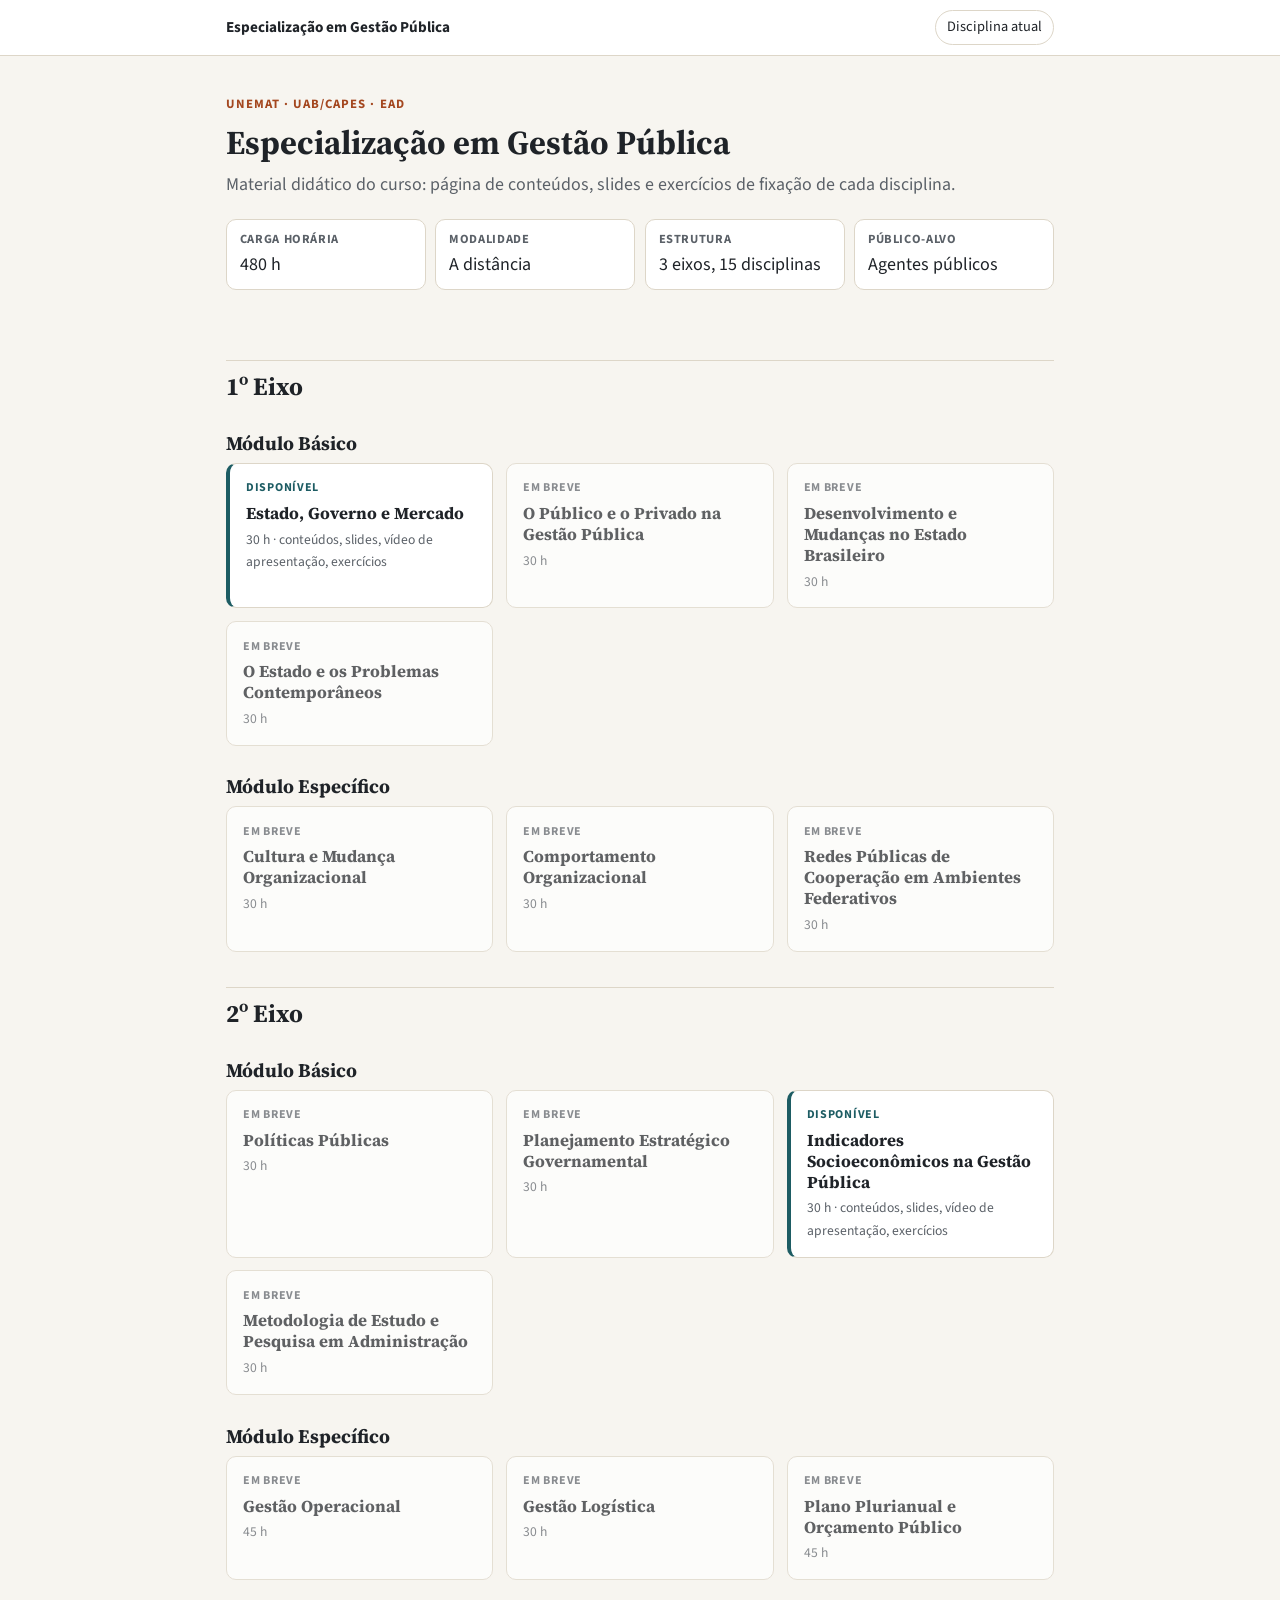
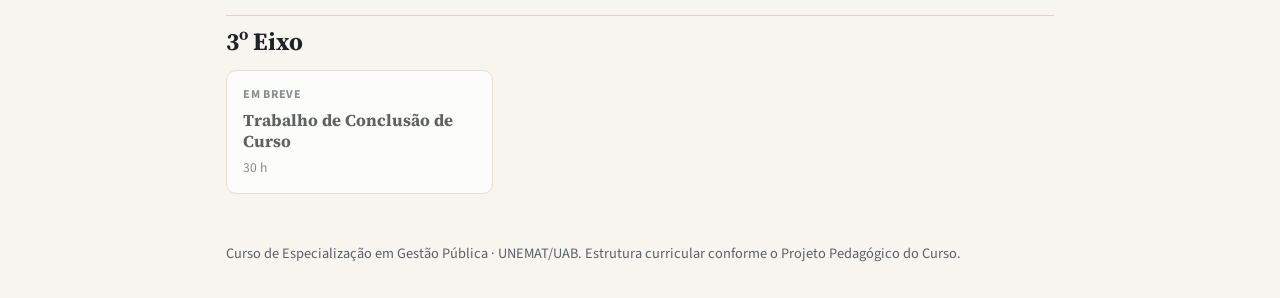
==== index.html @ 701294a1 "Adiciona logo DEAD/UAB na pré-visualização dos links e no ícone das páginas Co-Authored-By: Claude O" ====
<!DOCTYPE html>
<html lang="pt-BR">
<head>
<meta charset="utf-8">
<meta name="viewport" content="width=device-width, initial-scale=1">
<title>Especialização em Gestão Pública</title>
<link rel="icon" type="image/png" href="img/favicon.png">
<link rel="apple-touch-icon" href="img/apple-touch-icon.png">
<meta property="og:type" content="website">
<meta property="og:site_name" content="Especialização em Gestão Pública · UNEMAT · DEAD/UAB">
<meta property="og:title" content="Especialização em Gestão Pública">
<meta property="og:description" content="Material didático do Curso de Especialização em Gestão Pública (UNEMAT/UAB, EaD): conteúdos, slides e exercícios por disciplina.">
<meta property="og:url" content="https://cleitonfranco74.github.io/gestao_publica/">
<meta property="og:image" content="https://cleitonfranco74.github.io/gestao_publica/img/og-gestao-publica.png">
<meta property="og:image:width" content="1200">
<meta property="og:image:height" content="630">
<meta property="og:image:alt" content="Logos UNEMAT, DEAD e UAB com o título Especialização em Gestão Pública">
<meta property="og:locale" content="pt_BR">
<meta name="twitter:card" content="summary_large_image">
<meta name="twitter:image" content="https://cleitonfranco74.github.io/gestao_publica/img/og-gestao-publica.png">
<meta name="description" content="Material didático do Curso de Especialização em Gestão Pública (UNEMAT/UAB, EaD): conteúdos, slides e exercícios por disciplina.">
<link rel="preconnect" href="https://fonts.googleapis.com">
<link rel="preconnect" href="https://fonts.gstatic.com" crossorigin>
<link href="https://fonts.googleapis.com/css2?family=Source+Sans+3:wght@400;600;700&family=Source+Serif+4:wght@600;700&display=swap" rel="stylesheet">
<link rel="stylesheet" href="disciplina-01-estado-governo-mercado/assets/style.css">
<style>
  .eixo { margin-top: 2.2rem; }
  .eixo h2 { margin-top: 0; }
  .grid { display: grid; grid-template-columns: repeat(auto-fill, minmax(240px, 1fr)); gap: .8rem; }
  .disc {
    display: flex; flex-direction: column; gap: .3rem;
    background: var(--surface); border: 1px solid var(--border); border-radius: var(--radius);
    padding: .9rem 1rem; color: var(--text); text-decoration: none;
  }
  .disc h3 { margin: 0; font-size: 1.05rem; }
  .disc small { color: var(--muted); font-size: .85rem; }
  .disc .status { font-size: .75rem; font-weight: 700; text-transform: uppercase; letter-spacing: .06em; color: var(--muted); }
  a.disc { border-left: 4px solid var(--accent); }
  a.disc:hover { background: var(--accent-soft); border-color: var(--accent); }
  a.disc .status { color: var(--accent); }
  .disc.soon { opacity: .7; }
</style>
</head>
<body>

<div class="topbar">
  <div class="wrap">
    <a class="brand" href="index.html">Especialização em Gestão Pública</a>
    <nav aria-label="Atalhos">
      <a href="disciplina-01-estado-governo-mercado/index.html">Disciplina atual</a>
    </nav>
  </div>
</div>

<main class="wrap">
  <header class="hero">
    <p class="eyebrow">UNEMAT · UAB/CAPES · EaD</p>
    <h1>Especialização em Gestão Pública</h1>
    <p class="lead">Material didático do curso: página de conteúdos, slides e exercícios de fixação de cada disciplina.</p>
    <div class="meta">
      <div><b>Carga horária</b>480 h</div>
      <div><b>Modalidade</b>A distância</div>
      <div><b>Estrutura</b>3 eixos, 15 disciplinas</div>
      <div><b>Público-alvo</b>Agentes públicos</div>
    </div>
  </header>

  <section class="eixo">
    <h2>1º Eixo</h2>
    <h3>Módulo Básico</h3>
    <div class="grid">
      <a class="disc" href="disciplina-01-estado-governo-mercado/index.html">
        <span class="status">Disponível</span>
        <h3>Estado, Governo e Mercado</h3>
        <small>30 h · conteúdos, slides, vídeo de apresentação, exercícios</small>
      </a>
      <div class="disc soon"><span class="status">Em breve</span><h3>O Público e o Privado na Gestão Pública</h3><small>30 h</small></div>
      <div class="disc soon"><span class="status">Em breve</span><h3>Desenvolvimento e Mudanças no Estado Brasileiro</h3><small>30 h</small></div>
      <div class="disc soon"><span class="status">Em breve</span><h3>O Estado e os Problemas Contemporâneos</h3><small>30 h</small></div>
    </div>
    <h3>Módulo Específico</h3>
    <div class="grid">
      <div class="disc soon"><span class="status">Em breve</span><h3>Cultura e Mudança Organizacional</h3><small>30 h</small></div>
      <div class="disc soon"><span class="status">Em breve</span><h3>Comportamento Organizacional</h3><small>30 h</small></div>
      <div class="disc soon"><span class="status">Em breve</span><h3>Redes Públicas de Cooperação em Ambientes Federativos</h3><small>30 h</small></div>
    </div>
  </section>

  <section class="eixo">
    <h2>2º Eixo</h2>
    <h3>Módulo Básico</h3>
    <div class="grid">
      <div class="disc soon"><span class="status">Em breve</span><h3>Políticas Públicas</h3><small>30 h</small></div>
      <div class="disc soon"><span class="status">Em breve</span><h3>Planejamento Estratégico Governamental</h3><small>30 h</small></div>
      <a class="disc" href="disciplina-08-indicadores-socioeconomicos/index.html">
        <span class="status">Disponível</span>
        <h3>Indicadores Socioeconômicos na Gestão Pública</h3>
        <small>30 h · conteúdos, slides, vídeo de apresentação, exercícios</small>
      </a>
      <div class="disc soon"><span class="status">Em breve</span><h3>Metodologia de Estudo e Pesquisa em Administração</h3><small>30 h</small></div>
    </div>
    <h3>Módulo Específico</h3>
    <div class="grid">
      <div class="disc soon"><span class="status">Em breve</span><h3>Gestão Operacional</h3><small>45 h</small></div>
      <div class="disc soon"><span class="status">Em breve</span><h3>Gestão Logística</h3><small>30 h</small></div>
      <div class="disc soon"><span class="status">Em breve</span><h3>Plano Plurianual e Orçamento Público</h3><small>45 h</small></div>
    </div>
  </section>


  <section class="eixo">
    <h2>3º Eixo</h2>
    <div class="grid">
      <div class="disc soon"><span class="status">Em breve</span><h3>Trabalho de Conclusão de Curso</h3><small>30 h</small></div>
    </div>
  </section>

  <footer>Curso de Especialização em Gestão Pública · UNEMAT/UAB. Estrutura curricular conforme o Projeto Pedagógico do Curso.</footer>
</main>
</body>
</html>
---- disciplina-01-estado-governo-mercado/assets/style.css ----
:root {
  --bg: #f7f5f0;
  --surface: #ffffff;
  --surface-2: #efebe2;
  --text: #1f2328;
  --muted: #5b6168;
  --border: #ddd6c8;
  --accent: #1d5c63;
  --accent-soft: #d8ebe9;
  --accent-2: #a4471f;
  --ok: #1f7a3f;
  --ok-soft: #dcf1e3;
  --bad: #b3261e;
  --bad-soft: #f8dedb;
  --radius: 10px;
  --maxw: 860px;
  --font: "Source Sans 3", "Segoe UI", system-ui, -apple-system, sans-serif;
  --font-head: "Source Serif 4", Georgia, "Times New Roman", serif;
}

@media (prefers-color-scheme: dark) {
  :root:not([data-theme="light"]) {
    --bg: #15181b;
    --surface: #1d2125;
    --surface-2: #262b30;
    --text: #e8e6e1;
    --muted: #a3a9b0;
    --border: #353b42;
    --accent: #6cc3bb;
    --accent-soft: #1f3a3c;
    --accent-2: #e59a74;
    --ok: #6fd08f;
    --ok-soft: #1b3325;
    --bad: #f08a80;
    --bad-soft: #3d2220;
  }
}
:root[data-theme="dark"] {
  --bg: #15181b;
  --surface: #1d2125;
  --surface-2: #262b30;
  --text: #e8e6e1;
  --muted: #a3a9b0;
  --border: #353b42;
  --accent: #6cc3bb;
  --accent-soft: #1f3a3c;
  --accent-2: #e59a74;
  --ok: #6fd08f;
  --ok-soft: #1b3325;
  --bad: #f08a80;
  --bad-soft: #3d2220;
}

* { box-sizing: border-box; }

html { scroll-behavior: smooth; }

body {
  margin: 0;
  background: var(--bg);
  color: var(--text);
  font-family: var(--font);
  font-size: 18px;
  line-height: 1.65;
}

a { color: var(--accent); }

h1, h2, h3 { font-family: var(--font-head); line-height: 1.25; }
h1 { font-size: 2.1rem; margin: 0 0 .4rem; }
h2 { font-size: 1.55rem; margin: 2.6rem 0 .8rem; padding-top: .6rem; border-top: 1px solid var(--border); }
h3 { font-size: 1.2rem; margin: 1.8rem 0 .5rem; }

.wrap { max-width: var(--maxw); margin: 0 auto; padding: 0 16px; }

/* Topo */
.topbar {
  position: sticky; top: 0; z-index: 10;
  background: var(--surface);
  border-bottom: 1px solid var(--border);
}
.topbar .wrap {
  display: flex; gap: 1rem; align-items: center; justify-content: space-between;
  padding-top: .6rem; padding-bottom: .6rem; flex-wrap: wrap;
}
.topbar .brand { font-weight: 700; font-size: .95rem; color: var(--text); text-decoration: none; }
.topbar nav { display: flex; gap: .4rem; flex-wrap: wrap; }
.topbar nav a {
  font-size: .9rem; text-decoration: none; padding: .3rem .7rem;
  border-radius: 999px; border: 1px solid var(--border); color: var(--text);
}
.topbar nav a[aria-current="page"], .topbar nav a:hover { background: var(--accent-soft); border-color: var(--accent); }

header.hero { padding: 2.4rem 0 1rem; }
.eyebrow { text-transform: uppercase; letter-spacing: .08em; font-size: .8rem; color: var(--accent-2); font-weight: 700; margin: 0 0 .4rem; }
.lead { font-size: 1.12rem; color: var(--muted); margin: .2rem 0 1rem; }

.meta {
  display: grid; grid-template-columns: repeat(auto-fit, minmax(170px, 1fr)); gap: .6rem;
  margin: 1.2rem 0;
}
.meta div { background: var(--surface); border: 1px solid var(--border); border-radius: var(--radius); padding: .6rem .8rem; }
.meta b { display: block; font-size: .78rem; text-transform: uppercase; letter-spacing: .05em; color: var(--muted); }

.card {
  background: var(--surface); border: 1px solid var(--border); border-radius: var(--radius);
  padding: 1rem 1.2rem; margin: 1rem 0;
}
.card > :first-child { margin-top: 0; }
.card > :last-child { margin-bottom: 0; }

.box-key { border-left: 4px solid var(--accent); }
.box-ex { border-left: 4px solid var(--accent-2); }
.box-key .label, .box-ex .label {
  font-size: .78rem; text-transform: uppercase; letter-spacing: .06em; font-weight: 700; margin-bottom: .3rem;
}
.box-key .label { color: var(--accent); }
.box-ex .label { color: var(--accent-2); }

.toc ol { margin: 0; padding-left: 1.3rem; }
.toc li { margin: .15rem 0; }

table { width: 100%; border-collapse: collapse; font-size: .95rem; }
.table-scroll { overflow-x: auto; margin: 1rem 0; border: 1px solid var(--border); border-radius: var(--radius); }
th, td { text-align: left; padding: .55rem .7rem; border-bottom: 1px solid var(--border); vertical-align: top; }
th { background: var(--surface-2); font-weight: 700; }
tr:last-child td { border-bottom: 0; }

.timeline { list-style: none; padding: 0; margin: 1rem 0; border-left: 2px solid var(--accent); }
.timeline li { position: relative; padding: .2rem 0 .8rem 1.1rem; }
.timeline li::before {
  content: ""; position: absolute; left: -7px; top: .65rem; width: 12px; height: 12px;
  border-radius: 50%; background: var(--surface); border: 2px solid var(--accent);
}
.timeline b { color: var(--accent); }

.pendulo { width: 100%; height: auto; display: block; margin: 1rem 0; }

.actions { display: flex; gap: .6rem; flex-wrap: wrap; margin: 1.2rem 0; }
.btn {
  display: inline-block; font: inherit; font-size: .95rem; font-weight: 600; cursor: pointer;
  padding: .55rem 1rem; border-radius: 8px; text-decoration: none;
  border: 1px solid var(--accent); background: var(--accent); color: var(--bg);
}
.btn.secondary { background: transparent; color: var(--accent); }
.btn:disabled { opacity: .5; cursor: not-allowed; }

footer { margin: 3rem 0 2rem; color: var(--muted); font-size: .9rem; }

/* Avaliações */
.q { background: var(--surface); border: 1px solid var(--border); border-radius: var(--radius); padding: 1rem 1.2rem; margin: 1rem 0; }
.q .enun { font-weight: 600; margin: 0 0 .6rem; }
.q .num { color: var(--accent-2); margin-right: .3rem; }
.q label {
  display: flex; gap: .6rem; align-items: flex-start; padding: .45rem .6rem; margin: .25rem 0;
  border: 1px solid var(--border); border-radius: 8px; cursor: pointer;
}
.q label:hover { background: var(--surface-2); }
.q input { margin-top: .35rem; accent-color: var(--accent); }
.q label.correct { background: var(--ok-soft); border-color: var(--ok); }
.q label.wrong { background: var(--bad-soft); border-color: var(--bad); }
.q .feedback { display: none; margin-top: .6rem; font-size: .95rem; padding: .6rem .8rem; border-radius: 8px; background: var(--surface-2); }
.q.answered .feedback { display: block; }
.q .feedback b.ok { color: var(--ok); }
.q .feedback b.bad { color: var(--bad); }

.result { display: none; }
.result.show { display: block; }
.score { font-family: var(--font-head); font-size: 2rem; font-weight: 700; color: var(--accent); }

.gabarito { display: none; }

@media print {
  .topbar, .actions, .result { display: none !important; }
  body { background: #fff; color: #000; font-size: 12pt; }
  .q { break-inside: avoid; border-color: #999; }
  .gabarito.print { display: block; break-before: page; }
}

@media (max-width: 560px) {
  body { font-size: 17px; }
  h1 { font-size: 1.7rem; }
  h2 { font-size: 1.35rem; }
}
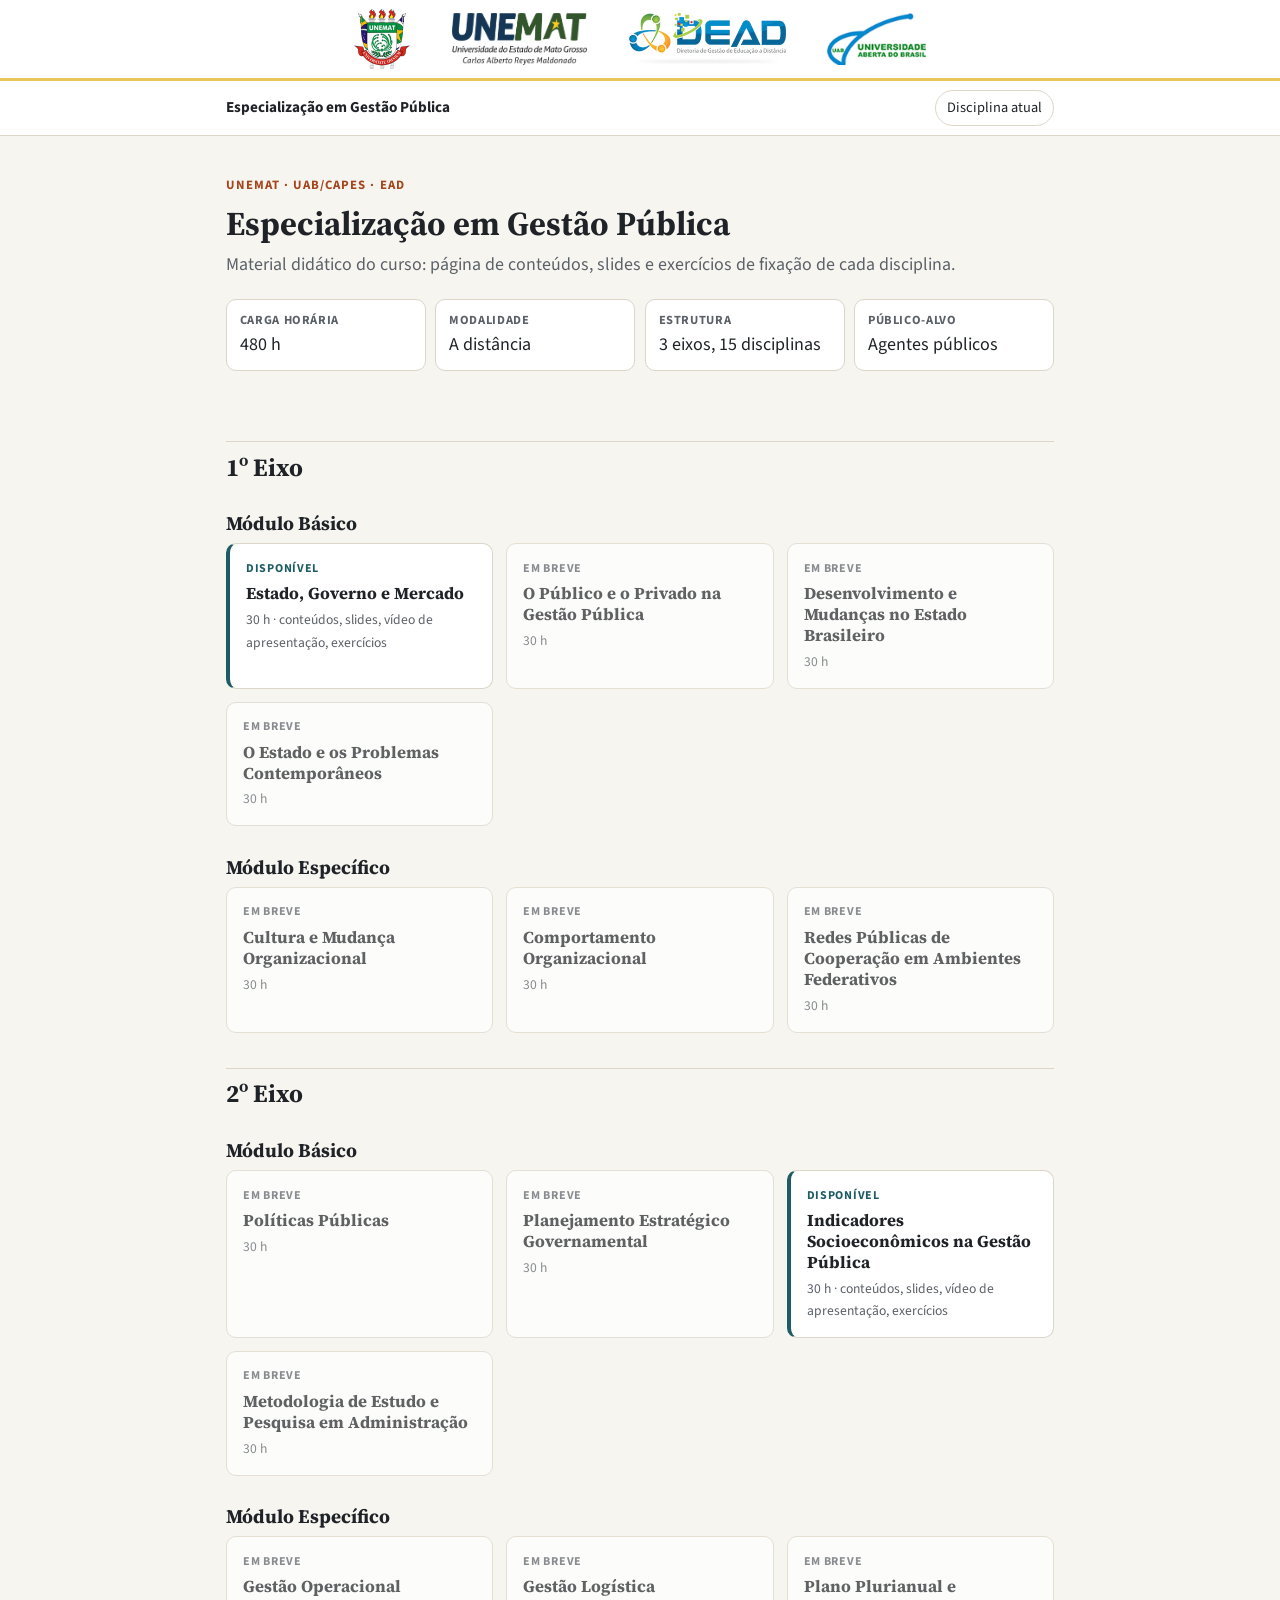
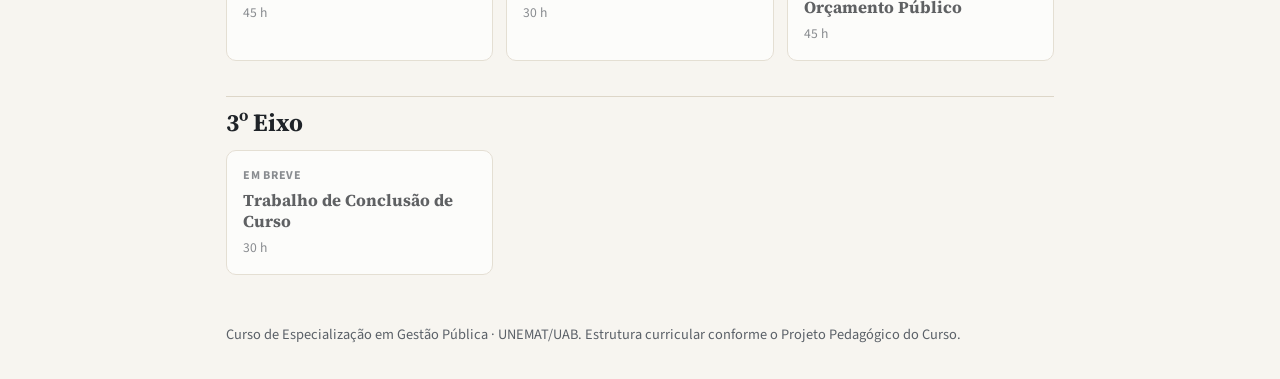
==== commit 4b4270e9: "Exibe faixa com logos UNEMAT, DEAD e UAB no topo das páginas Co-Authored-By: Claude Opus 5.5 <norepl" ====
--- a/index.html
+++ b/index.html
@@ -42,6 +42,14 @@
 </style>
 </head>
 <body>
+<div class="inst" role="banner" aria-label="UNEMAT · DEAD · UAB">
+  <div class="wrap">
+    <img class="brasao" src="img/logo-brasao.png" alt="Brasão da UNEMAT">
+    <img src="img/logo-unemat.png" alt="UNEMAT – Universidade do Estado de Mato Grosso">
+    <img src="img/logo-dead.png" alt="DEAD – Diretoria de Gestão de Educação a Distância">
+    <img src="img/logo-uab.png" alt="UAB – Universidade Aberta do Brasil">
+  </div>
+</div>
 
 <div class="topbar">
   <div class="wrap">
--- a/disciplina-01-estado-governo-mercado/assets/style.css
+++ b/disciplina-01-estado-governo-mercado/assets/style.css
@@ -182,3 +182,11 @@
   h1 { font-size: 1.7rem; }
   h2 { font-size: 1.35rem; }
 }
+
+/* Faixa institucional UNEMAT · DEAD · UAB */
+.inst { background: #fff; border-bottom: 3px solid #e8c65a; }
+.inst .wrap { display: flex; align-items: center; justify-content: center; gap: clamp(.8rem, 4vw, 2.6rem); padding-top: .55rem; padding-bottom: .55rem; flex-wrap: wrap; }
+.inst img { height: 52px; width: auto; display: block; }
+.inst img.brasao { height: 60px; }
+@media (max-width: 560px) { .inst img { height: 34px; } .inst img.brasao { height: 40px; } }
+@media print { .inst { display: none; } }
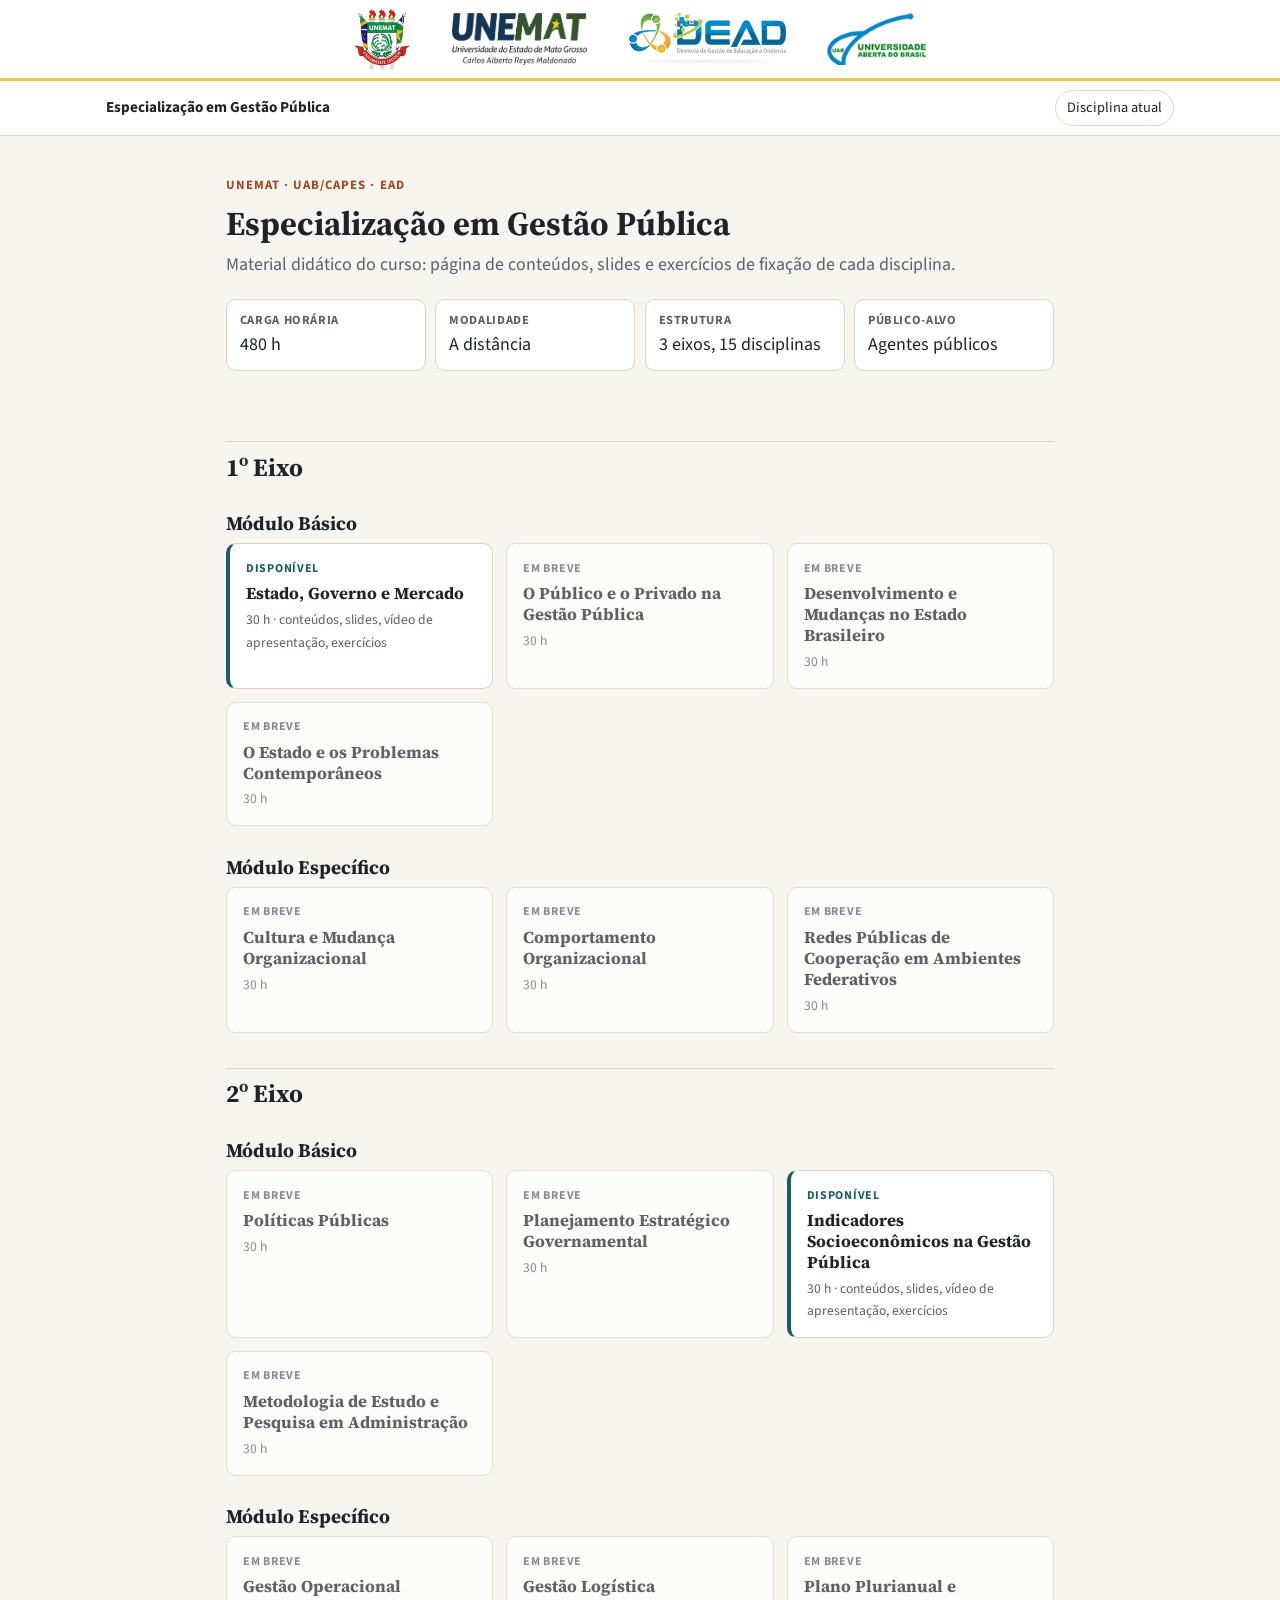
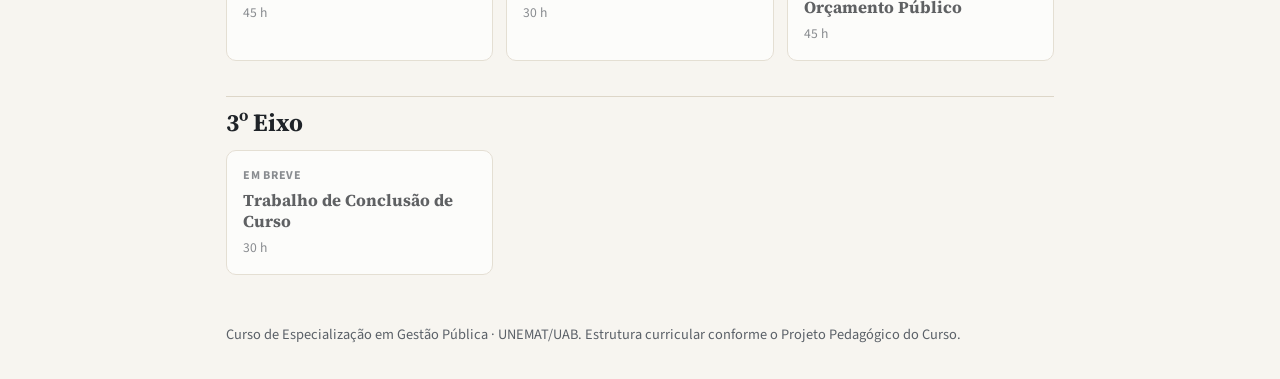
==== commit b7d1142c: "Força a atualização do CSS no navegador (versão no link do style.css) Co-Authored-By: Claude Opus 5." ====
--- a/index.html
+++ b/index.html
@@ -22,7 +22,7 @@
 <link rel="preconnect" href="https://fonts.googleapis.com">
 <link rel="preconnect" href="https://fonts.gstatic.com" crossorigin>
 <link href="https://fonts.googleapis.com/css2?family=Source+Sans+3:wght@400;600;700&family=Source+Serif+4:wght@600;700&display=swap" rel="stylesheet">
-<link rel="stylesheet" href="disciplina-01-estado-governo-mercado/assets/style.css">
+<link rel="stylesheet" href="disciplina-01-estado-governo-mercado/assets/style.css?v=20260927">
 <style>
   .eixo { margin-top: 2.2rem; }
   .eixo h2 { margin-top: 0; }
--- a/disciplina-01-estado-governo-mercado/assets/style.css
+++ b/disciplina-01-estado-governo-mercado/assets/style.css
@@ -190,3 +190,13 @@
 .inst img.brasao { height: 60px; }
 @media (max-width: 560px) { .inst img { height: 34px; } .inst img.brasao { height: 40px; } }
 @media print { .inst { display: none; } }
+.topbar .wrap { max-width: calc(var(--maxw) + 240px); }
+
+/* Estudos de caso */
+.casos { display: grid; grid-template-columns: repeat(auto-fit, minmax(240px, 1fr)); gap: .8rem; margin: 1rem 0; }
+.caso { display: flex; flex-direction: column; gap: .35rem; margin: 0; text-decoration: none; color: var(--text); border-top: 4px solid var(--accent); }
+.caso:hover { border-color: var(--accent); box-shadow: 0 2px 10px rgba(0,0,0,.08); }
+.caso strong { font-size: 1.1rem; color: var(--accent); }
+.caso .caso-n { font-size: .78rem; text-transform: uppercase; letter-spacing: .06em; font-weight: 700; color: var(--accent-2); }
+.caso .caso-tags { margin-top: auto; font-size: .82rem; color: var(--muted); }
+.toc-sub { font-size: .88rem; color: var(--muted); }
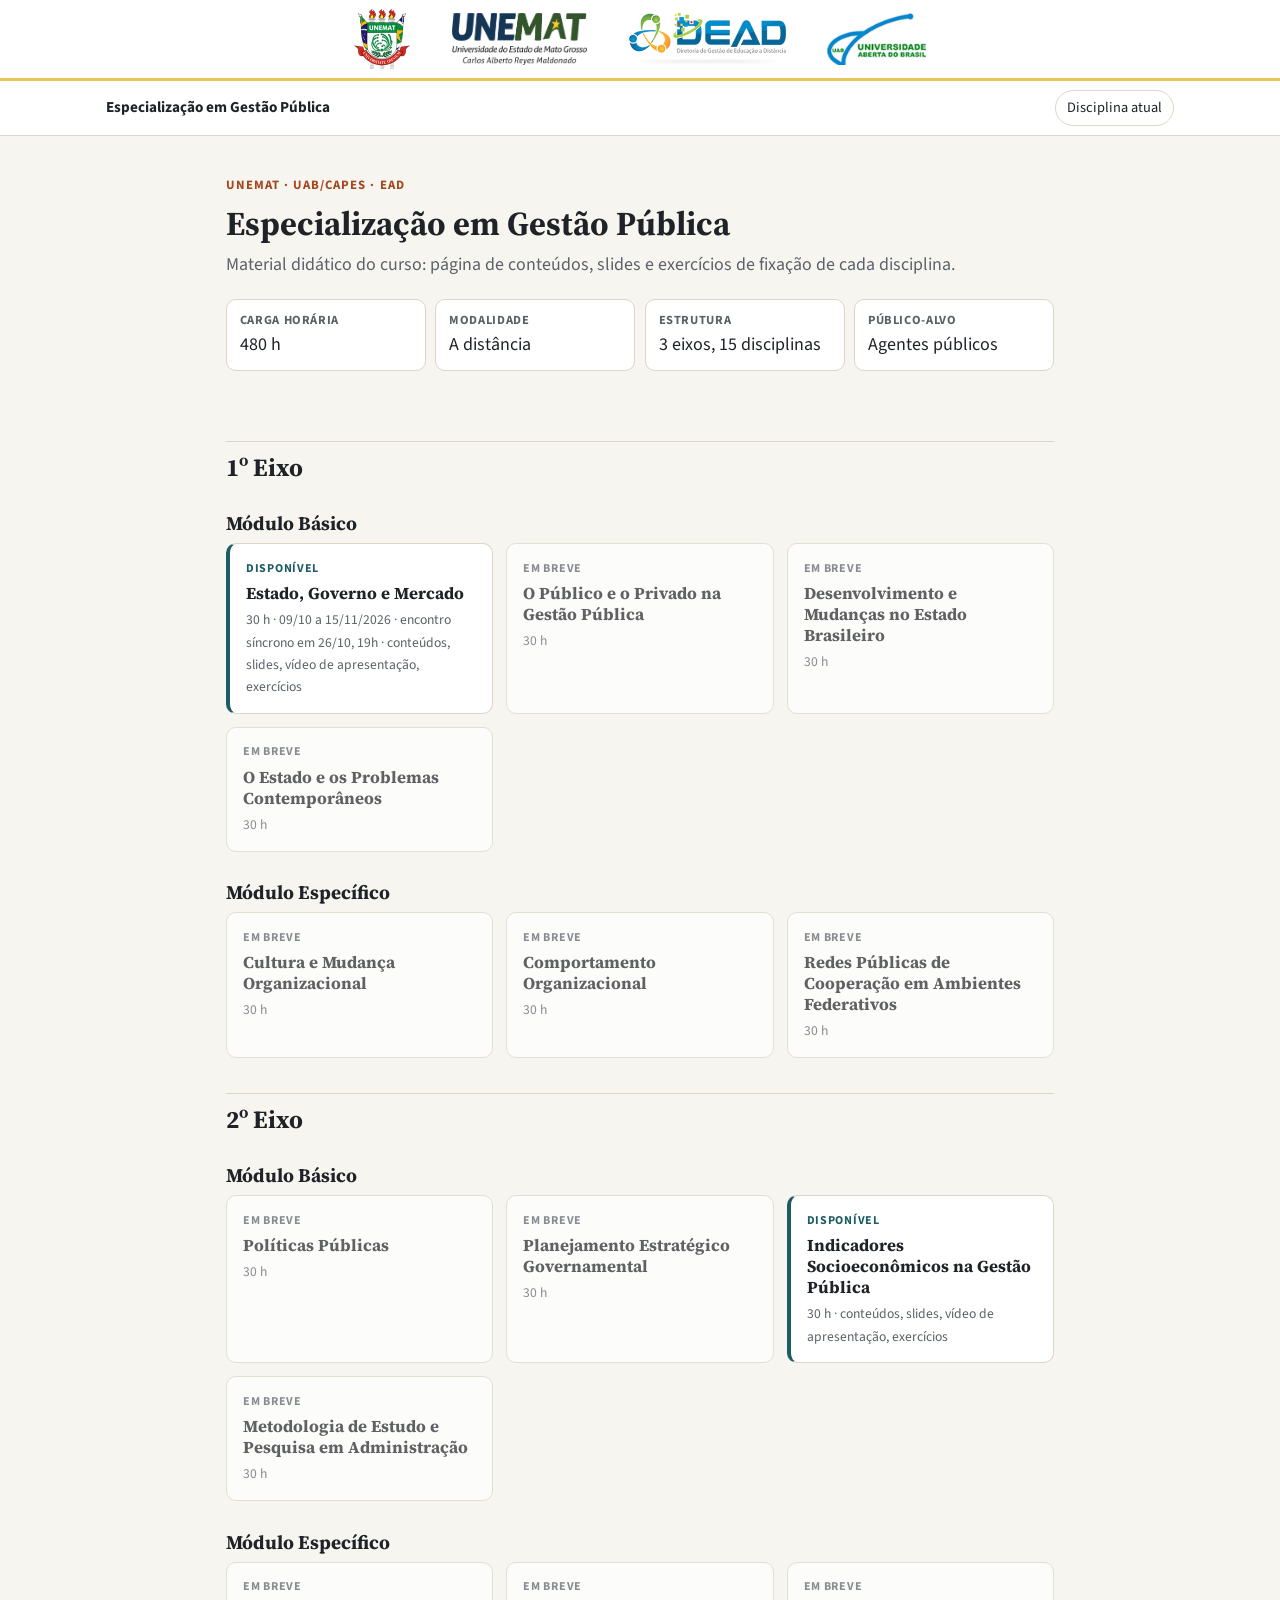
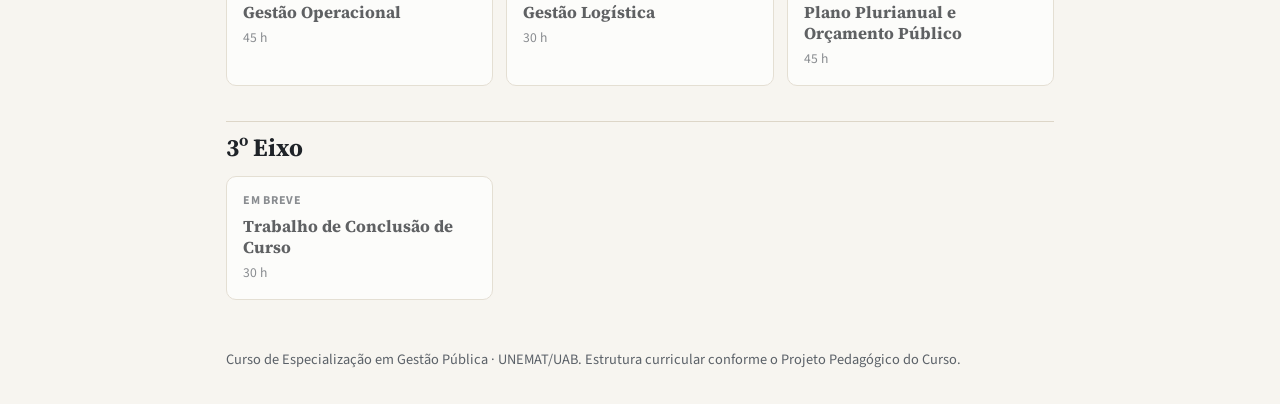
==== commit 7e103d05: "EGM: data do encontro síncrono (26/10) em destaque e link do site em Onde buscar Co-Authored-By: Cla" ====
--- a/index.html
+++ b/index.html
@@ -22,7 +22,7 @@
 <link rel="preconnect" href="https://fonts.googleapis.com">
 <link rel="preconnect" href="https://fonts.gstatic.com" crossorigin>
 <link href="https://fonts.googleapis.com/css2?family=Source+Sans+3:wght@400;600;700&family=Source+Serif+4:wght@600;700&display=swap" rel="stylesheet">
-<link rel="stylesheet" href="disciplina-01-estado-governo-mercado/assets/style.css?v=20260927">
+<link rel="stylesheet" href="disciplina-01-estado-governo-mercado/assets/style.css?v=20260927d">
 <style>
   .eixo { margin-top: 2.2rem; }
   .eixo h2 { margin-top: 0; }
@@ -80,7 +80,7 @@
       <a class="disc" href="disciplina-01-estado-governo-mercado/index.html">
         <span class="status">Disponível</span>
         <h3>Estado, Governo e Mercado</h3>
-        <small>30 h · conteúdos, slides, vídeo de apresentação, exercícios</small>
+        <small>30 h · 09/10 a 15/11/2026 · encontro síncrono em 26/10, 19h · conteúdos, slides, vídeo de apresentação, exercícios</small>
       </a>
       <div class="disc soon"><span class="status">Em breve</span><h3>O Público e o Privado na Gestão Pública</h3><small>30 h</small></div>
       <div class="disc soon"><span class="status">Em breve</span><h3>Desenvolvimento e Mudanças no Estado Brasileiro</h3><small>30 h</small></div>
--- a/disciplina-01-estado-governo-mercado/assets/style.css
+++ b/disciplina-01-estado-governo-mercado/assets/style.css
@@ -200,3 +200,59 @@
 .caso .caso-n { font-size: .78rem; text-transform: uppercase; letter-spacing: .06em; font-weight: 700; color: var(--accent-2); }
 .caso .caso-tags { margin-top: auto; font-size: .82rem; color: var(--muted); }
 .toc-sub { font-size: .88rem; color: var(--muted); }
+
+/* Gráfico interativo de oferta e demanda (estacionamento rotativo) */
+.od-fig { margin: 1rem 0; }
+.od-fig figcaption { margin-bottom: .6rem; }
+.od-sub { color: var(--muted); font-size: .92rem; }
+.od-ctrl { display: flex; align-items: center; gap: .8rem; flex-wrap: wrap; margin: .4rem 0; }
+.od-ctrl label { font-weight: 600; }
+.od-ctrl input { flex: 1; min-width: 160px; accent-color: var(--accent); }
+.od-ctrl output { font-weight: 700; min-width: 4.5rem; text-align: right; }
+.od-btns { display: flex; gap: .4rem; flex-wrap: wrap; margin: .4rem 0 .6rem; }
+.od-btns .btn { font-size: .85rem; padding: .35rem .7rem; }
+#od-svg { width: 100%; height: auto; display: block; }
+.od-grid { stroke: var(--border); stroke-width: 1; }
+.od-axis { stroke: var(--muted); stroke-width: 1.2; }
+.od-tick { fill: var(--muted); font-size: 13px; }
+.od-lab { fill: var(--muted); font-size: 13px; }
+.od-dem-c { stroke: var(--accent-2); stroke-width: 3; }
+.od-ofe-c { stroke: var(--accent); stroke-width: 3; }
+.od-dem-t { fill: var(--accent-2); font-weight: 700; font-size: 14px; }
+.od-ofe-t { fill: var(--accent); font-weight: 700; font-size: 14px; }
+.od-tar-c { stroke: var(--text); stroke-width: 1.2; stroke-dasharray: 5 4; }
+.od-falta { stroke: #c0392b; stroke-width: 7; stroke-linecap: round; opacity: .75; }
+.od-sobra { stroke: #c48a00; stroke-width: 7; stroke-linecap: round; opacity: .8; }
+.od-falta-t { fill: #c0392b; font-weight: 700; font-size: 15px; }
+.od-sobra-t { fill: #a87400; font-weight: 700; font-size: 15px; }
+.od-dem-p { fill: var(--accent-2); stroke: var(--surface); stroke-width: 2; }
+.od-ofe-p { fill: var(--accent); stroke: var(--surface); stroke-width: 2; }
+.od-eq { fill: var(--text); stroke: var(--surface); stroke-width: 2; }
+.od-eq-t { fill: var(--text); font-size: 13px; font-weight: 600; }
+.od-leg { display: flex; gap: 1rem; flex-wrap: wrap; font-size: .88rem; color: var(--muted); margin: .3rem 0 .6rem; }
+.od-l { display: inline-block; width: 22px; height: 0; border-top: 3px solid; vertical-align: middle; margin-right: .35rem; }
+.od-dem { border-color: var(--accent-2); } .od-ofe { border-color: var(--accent); } .od-tar { border-top: 2px dashed var(--text); }
+.od-num { display: grid; grid-template-columns: repeat(auto-fit, minmax(150px, 1fr)); gap: .5rem; }
+.od-num div { background: var(--surface-2); border-radius: 8px; padding: .5rem .7rem; }
+.od-num b { display: block; font-size: .76rem; text-transform: uppercase; letter-spacing: .05em; color: var(--muted); }
+.od-num span { font-size: 1.15rem; font-weight: 700; }
+.od-dot { display: inline-block; width: 10px; height: 10px; border-radius: 50%; background: var(--text); vertical-align: middle; margin-right: .35rem; }
+.od-neg { color: #c0392b; } .od-pos { color: #a87400; }
+.od-leitura { margin: .7rem 0 .3rem; }
+.od-fonte { font-size: .82rem; color: var(--muted); margin: 0; }
+@media (prefers-color-scheme: dark) { .od-falta-t, .od-neg { fill: #ff8a7a; color: #ff8a7a; } .od-sobra-t, .od-pos { fill: #f2c14e; color: #f2c14e; } }
+.caso-inline { margin: 1rem 0; }
+.caso-inline .caso-tags { font-weight: 700; color: var(--accent); font-size: .9rem; }
+
+/* Gráfico da vacinação (externalidade positiva) */
+.vx-perda { fill: #c0392b; opacity: .22; }
+.vx-soc-c { stroke: #6d3ec4; stroke-width: 3; stroke-dasharray: 8 5; }
+.vx-soc-t { fill: #6d3ec4; font-weight: 700; }
+.vx-sub-c { stroke: var(--accent-2); stroke-width: 2; stroke-dasharray: 3 4; opacity: .8; }
+.vx-ref { stroke: var(--muted); stroke-width: 1; stroke-dasharray: 3 3; }
+.vx-merc { fill: var(--accent-2); stroke: var(--surface); stroke-width: 2; }
+.vx-merc-t { fill: var(--accent-2); font-weight: 700; }
+.vx-soc { border-top: 3px dashed #6d3ec4; }
+.vx-subl { border-top: 2px dotted var(--accent-2); }
+.vx-sw { display: inline-block; width: 16px; height: 12px; background: rgba(192,57,43,.25); vertical-align: middle; margin-right: .35rem; }
+@media (prefers-color-scheme: dark) { .vx-soc-c { stroke: #b39dfc; } .vx-soc-t { fill: #b39dfc; } .vx-soc { border-top-color: #b39dfc; } .vx-perda { fill: #ff8a7a; } }
